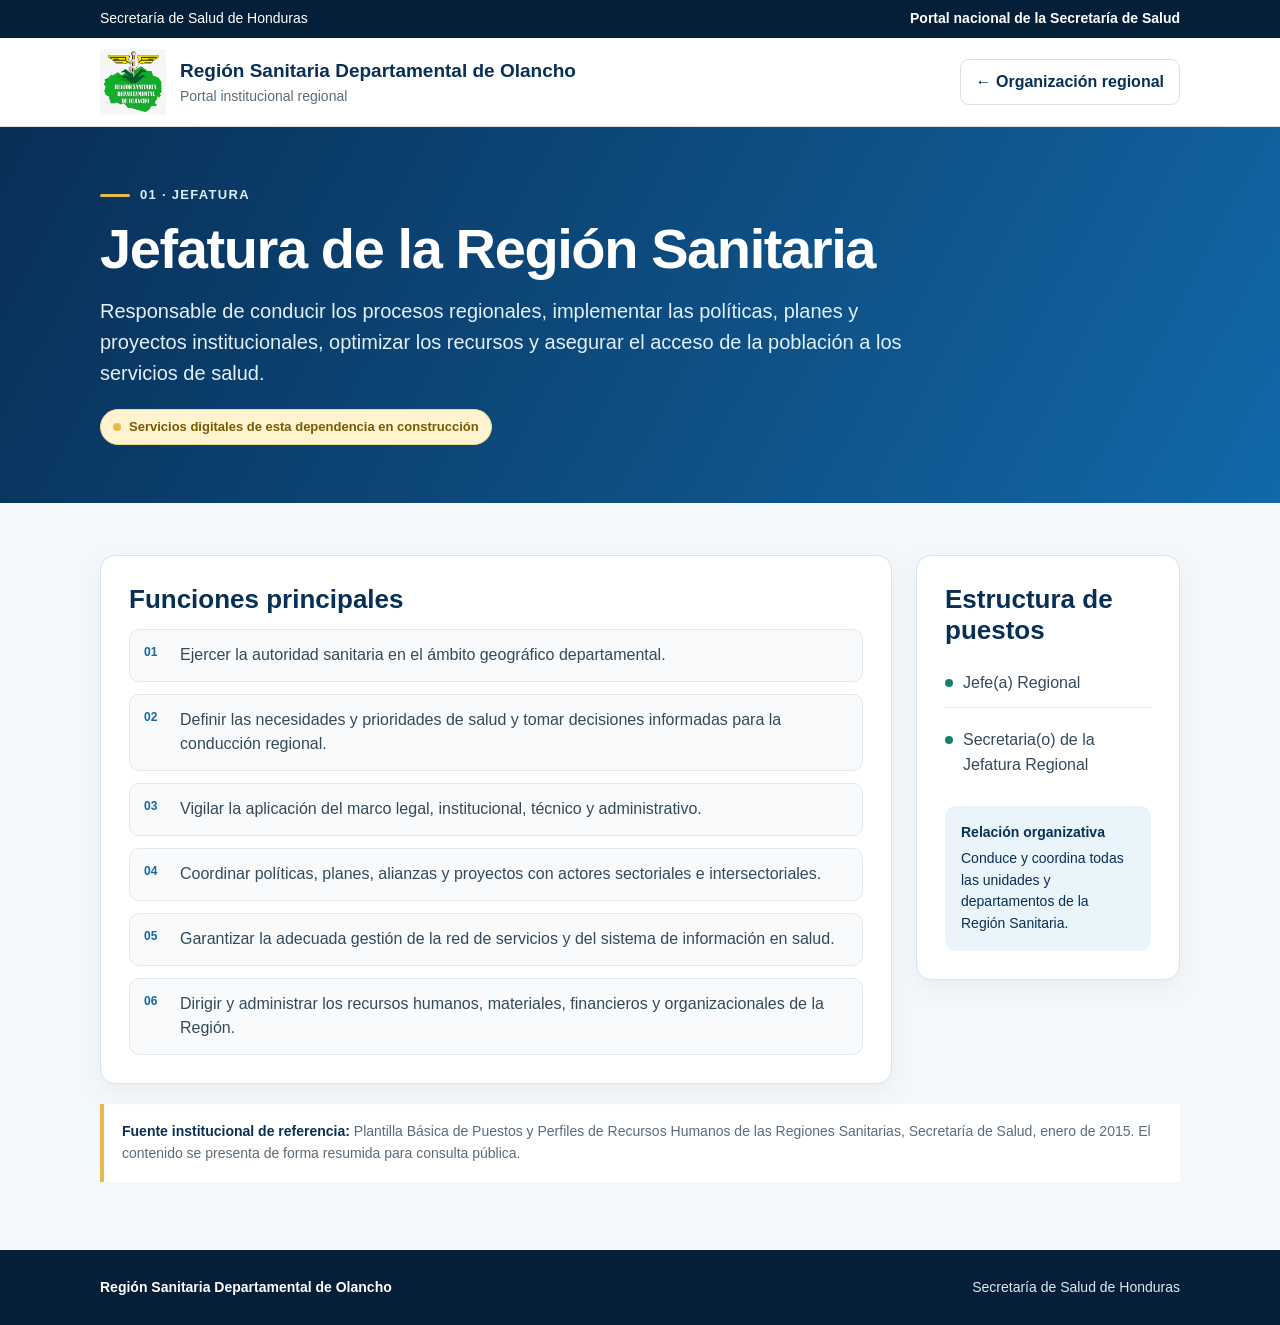
==== area.html @ 35f5ffaa "Agregar páginas institucionales de las dependencias regionales" ====
<!doctype html>
<html lang="es">
<head>
<meta charset="utf-8">
<meta name="viewport" content="width=device-width,initial-scale=1">
<meta name="theme-color" content="#082f56">
<meta name="description" content="Información institucional de las dependencias de la Región Sanitaria Departamental de Olancho.">
<title>Dependencia regional | Región Sanitaria de Olancho</title>
<style>
:root{--navy:#082f56;--blue:#1268a8;--sky:#eaf5fb;--pale:#f5f8fb;--text:#172b3a;--muted:#5b6c79;--white:#fff;--line:#d7e2eb;--gold:#e9b949;--green:#16816d}*{box-sizing:border-box}html{scroll-behavior:smooth}body{margin:0;font-family:Arial,Helvetica,sans-serif;color:var(--text);background:var(--pale);line-height:1.55}.wrap{width:min(1080px,calc(100% - 36px));margin:auto}a{color:inherit}.topbar{background:#061f39;color:#fff;font-size:14px}.topbar .wrap{min-height:38px;display:flex;align-items:center;justify-content:space-between;gap:16px}.topbar p{margin:0}.topbar a{text-decoration:none;font-weight:700}.masthead{background:#fff;border-bottom:1px solid var(--line)}.masthead .wrap{min-height:88px;display:flex;align-items:center;justify-content:space-between;gap:20px}.brand{display:flex;align-items:center;gap:14px;text-decoration:none;min-width:0}.brand img{width:66px;height:66px;object-fit:contain}.brand strong{display:block;color:var(--navy);font-size:19px;line-height:1.2}.brand span{display:block;color:var(--muted);font-size:14px;margin-top:3px}.back{display:inline-flex;align-items:center;gap:8px;color:var(--navy);font-weight:800;text-decoration:none;border:1px solid var(--line);border-radius:9px;padding:10px 15px}.hero{background:linear-gradient(118deg,#082f56,#1268a8);color:#fff;padding:58px 0}.eyebrow{display:flex;align-items:center;gap:10px;color:#d9effc;font-size:13px;font-weight:900;letter-spacing:.1em;text-transform:uppercase}.eyebrow:before{content:"";width:30px;height:3px;background:var(--gold);border-radius:4px}.hero h1{font-size:clamp(34px,5vw,56px);line-height:1.06;letter-spacing:-.025em;margin:14px 0 17px;max-width:900px}.hero p{max-width:850px;margin:0;color:#e3f0f8;font-size:20px}.content{padding:52px 0 68px}.layout{display:grid;grid-template-columns:minmax(0,1.5fr) minmax(260px,.5fr);gap:24px;align-items:start}.card{background:#fff;border:1px solid var(--line);border-radius:15px;padding:28px;box-shadow:0 8px 25px rgba(8,47,86,.06)}.card h2{color:var(--navy);font-size:26px;line-height:1.2;margin:0 0 14px}.function-list{margin:0;padding:0;list-style:none;display:grid;gap:12px;counter-reset:item}.function-list li{position:relative;padding:13px 14px 13px 50px;background:#f8fafc;border:1px solid #e1e9ef;border-radius:10px;color:#344a59}.function-list li:before{counter-increment:item;content:counter(item,decimal-leading-zero);position:absolute;left:14px;top:13px;color:var(--blue);font-size:12px;font-weight:900}.team-list{display:grid;gap:9px}.team-item{display:flex;align-items:flex-start;gap:10px;padding:11px 0;border-bottom:1px solid #e4ebf0;color:#344a59}.team-item:last-child{border-bottom:0}.team-item:before{content:"";width:8px;height:8px;background:var(--green);border-radius:50%;margin-top:8px;flex:0 0 auto}.relation{margin-top:18px;padding:16px;background:var(--sky);border-radius:10px;color:var(--navy);font-size:14px}.relation strong{display:block;margin-bottom:4px}.status{display:inline-flex;align-items:center;gap:8px;margin-top:20px;background:#fff4cf;color:#785b00;border:1px solid #efda8c;border-radius:999px;padding:7px 12px;font-size:13px;font-weight:800}.status:before{content:"";width:8px;height:8px;background:var(--gold);border-radius:50%}.source{margin-top:20px;padding:17px 18px;border-left:4px solid var(--gold);background:#fff;color:var(--muted);font-size:14px}.source strong{color:var(--navy)}footer{background:#061f39;color:#dce9f1;padding:27px 0}.footer-grid{display:flex;justify-content:space-between;gap:18px}footer p{margin:0;font-size:14px}footer strong{color:#fff}@media(max-width:800px){.layout{grid-template-columns:1fr}.masthead .wrap{min-height:78px}.back{display:none}}@media(max-width:620px){.wrap{width:min(100% - 24px,1080px)}.topbar .wrap{justify-content:center;text-align:center}.topbar a{display:none}.brand img{width:54px;height:54px}.brand strong{font-size:16px}.brand span{font-size:12px}.hero{padding:43px 0}.hero p{font-size:18px}.content{padding:36px 0 50px}.card{padding:22px}.footer-grid{display:block;text-align:center}.footer-grid p+p{margin-top:7px}}
</style>
</head>
<body>
<div class="topbar"><div class="wrap"><p>Secretaría de Salud de Honduras</p><a href="https://www.salud.gob.hn/">Portal nacional de la Secretaría de Salud</a></div></div>
<header class="masthead"><div class="wrap"><a class="brand" href="/portal.html"><img src="logo-region-olancho.png" alt="Logo de la Región Sanitaria de Olancho"><span><strong>Región Sanitaria Departamental de Olancho</strong><span>Portal institucional regional</span></span></a><a class="back" href="/portal.html#organizacion">← Organización regional</a></div></header>
<main>
<section class="hero"><div class="wrap"><div class="eyebrow" id="number">Dependencia regional</div><h1 id="title">Dependencia regional</h1><p id="objective">Información institucional de la dependencia.</p><div class="status">Servicios digitales de esta dependencia en construcción</div></div></section>
<section class="content"><div class="wrap"><div class="layout"><article class="card"><h2>Funciones principales</h2><ol class="function-list" id="functions"></ol></article><aside><article class="card"><h2>Estructura de puestos</h2><div class="team-list" id="positions"></div><div class="relation" id="relation"></div></article></aside></div><div class="source"><strong>Fuente institucional de referencia:</strong> Plantilla Básica de Puestos y Perfiles de Recursos Humanos de las Regiones Sanitarias, Secretaría de Salud, enero de 2015. El contenido se presenta de forma resumida para consulta pública.</div></div></section>
</main>
<footer><div class="wrap footer-grid"><p><strong>Región Sanitaria Departamental de Olancho</strong></p><p>Secretaría de Salud de Honduras</p></div></footer>
<script>
const areas={
"jefatura":{number:"01 · Jefatura",title:"Jefatura de la Región Sanitaria",objective:"Responsable de conducir los procesos regionales, implementar las políticas, planes y proyectos institucionales, optimizar los recursos y asegurar el acceso de la población a los servicios de salud.",functions:["Ejercer la autoridad sanitaria en el ámbito geográfico departamental.","Definir las necesidades y prioridades de salud y tomar decisiones informadas para la conducción regional.","Vigilar la aplicación del marco legal, institucional, técnico y administrativo.","Coordinar políticas, planes, alianzas y proyectos con actores sectoriales e intersectoriales.","Garantizar la adecuada gestión de la red de servicios y del sistema de información en salud.","Dirigir y administrar los recursos humanos, materiales, financieros y organizacionales de la Región."],positions:["Jefe(a) Regional","Secretaria(o) de la Jefatura Regional"],relation:"Conduce y coordina todas las unidades y departamentos de la Región Sanitaria."},
"planeamiento":{number:"02 · Unidad",title:"Unidad de Planeamiento",objective:"Garantiza la efectividad de la planificación, la monitoría y la evaluación de la gestión regional mediante planificación estratégica, gerencia de procesos y evaluación para el cumplimiento de las políticas de salud.",functions:["Coordinar la planificación y el desarrollo estratégico de la Región Sanitaria.","Impulsar procesos participativos de planeación sectorial e intersectorial.","Alinear e implementar políticas y planes prioritarios de la autoridad sanitaria.","Gestionar y negociar proyectos para ejecutar los planes institucionales.","Coordinar el sistema de información en salud, la monitoría y la evaluación para fortalecer la toma de decisiones.","Gestionar los recursos requeridos para el funcionamiento de la unidad y del sistema de información."],positions:["Jefe(a) de la Unidad","Secretaria(o)","Coordinación de Planificación","Técnico(a) de Planificación","Coordinación de Monitoría y Evaluación","Técnico(a) de Monitoría y Evaluación","Coordinación de Gestión de la Información","Técnico(a) Informático","Digitador(a)"],relation:"Reporta directamente a la Jefatura Regional y coordina con todas las instancias regionales y actores clave del sector."},
"servicios-legales":{number:"03 · Unidad",title:"Unidad de Servicios Legales",objective:"Garantiza la ejecución de las normas jurídicas en los procesos regionales mediante funciones de asesoría, consultoría y procuración con visión estratégica y sistémica.",functions:["Asesorar a las unidades regionales en materia legal, administrativa y laboral.","Orientar la interpretación de leyes, normas, políticas y otras disposiciones legales.","Asistir los procesos de reformas, compromisos y reestructuraciones en materia de salud.","Emitir dictámenes legales dentro de su competencia.","Representar por delegación a la Jefatura Regional ante instancias jurídicas.","Elaborar anteproyectos de contratos, convenios y otros instrumentos relacionados con la Región."],positions:["Jefe(a) de la Unidad de Servicios Legales","Secretaria(o) de la Unidad"],relation:"Reporta directamente a la Jefatura Regional y brinda asesoría a todas las instancias de la Región."},
"vigilancia-salud":{number:"04 · Unidad",title:"Unidad de Vigilancia de la Salud",objective:"Conduce los procesos de vigilancia, el seguimiento de acciones e intervenciones, las alertas y las investigaciones, asegurando el intercambio permanente de información con los actores del Sistema Nacional de Vigilancia de la Salud.",functions:["Implementar el Sistema de Vigilancia de la Salud y asegurar el cumplimiento de políticas, prioridades y metas.","Fortalecer la capacitación del personal y la red de laboratorios para la vigilancia.","Conducir estratégicamente el Sistema de Alerta-Respuesta y comunicar las alertas.","Coordinar el análisis de situación de salud, perfiles y proyecciones regionales.","Proveer información veraz y oportuna para la toma de decisiones.","Implementar acciones preventivas y de control ante brotes, epidemias, desastres y emergencias sanitarias."],positions:["Jefe(a) de la Unidad","Secretaria(o)","Coordinación de Vigilancia de Riesgos Sanitarios","Técnico(a) de Vigilancia de Riesgos Sanitarios","Coordinación de Análisis de la Información","Digitador(a)"],relation:"Reporta directamente a la Jefatura Regional y coordina con actores clave del sistema de vigilancia."},
"recursos-humanos":{number:"05 · Unidad",title:"Unidad de Gestión y Desarrollo de los Recursos Humanos",objective:"Planifica, controla y coordina la gestión y el desarrollo de los recursos humanos, aplica la política nacional y promueve un clima laboral adecuado para el funcionamiento regional.",functions:["Aplicar la política nacional y planificar la gestión de los recursos humanos.","Coordinar la capacitación y actualización del personal según las necesidades institucionales.","Asesorar a la Jefatura, departamentos y unidades en gestión del recurso humano.","Implementar los procesos de reclutamiento, selección e inducción.","Coordinar la evaluación del desempeño y mantener actualizados sus registros.","Gestionar trámites administrativos, salud ocupacional, reglamento interno y resolución de conflictos."],positions:["Jefe(a) de la Unidad","Secretaria(o)","Coordinación de Desarrollo del Talento Humano","Coordinación de Trámites"],relation:"Reporta directamente a la Jefatura Regional y coordina la gestión del personal con todas las dependencias."},
"comunicacion":{number:"06 · Unidad",title:"Unidad de Comunicación Social",objective:"Facilita la movilización y participación comunitaria, difunde las políticas, planes y proyectos regionales y apoya la promoción de la salud con enfoque de derechos y deberes ciudadanos.",functions:["Diseñar e implementar estrategias de incidencia, comunicación y participación social.","Desarrollar estrategias para lograr consensos en salud.","Divulgar el marco regulatorio, las políticas, los planes y las estrategias de salud.","Promover cambios saludables en los estilos de vida y condiciones del entorno.","Establecer y mejorar los canales internos y externos de comunicación.","Comunicar riesgos, emergencias y resultados del desempeño del sistema de salud."],positions:["Jefe(a) de la Unidad de Comunicación Social","Técnico(a) en Comunicación Social"],relation:"Coordina sus acciones con la Jefatura Regional, las dependencias institucionales y los actores sociales."},
"marco-normativo":{number:"07 · Departamento",title:"Departamento de Vigilancia del Marco Normativo",objective:"Conduce la fiscalización y el control de la aplicación del marco normativo sanitario y de atención a las personas, para proteger la salud de individuos, familias y comunidades.",functions:["Garantizar el cumplimiento de la normativa sanitaria y de atención a las personas.","Fiscalizar y controlar actividades que puedan afectar la salud de la población o el ambiente.","Coordinar los procesos de habilitación y licenciamiento de establecimientos.","Implementar el subsistema y el flujo de información de regulación.","Monitorear y evaluar los procesos de regulación y fiscalización sanitaria.","Gestionar registros, certificaciones, resoluciones, licencias y medidas ante incumplimientos."],positions:["Jefe(a) del Departamento","Secretaria(o)","Unidad de Verificación de la Normativa Sanitaria","Unidad de Verificación de la Normativa de Atención a las Personas","Unidad de Fomento Sanitario","Unidad de Atención al Cliente"],relation:"Reporta directamente a la Jefatura Regional y coordina con el nivel central y actores sujetos a regulación."},
"redes":{number:"08 · Departamento",title:"Departamento de Redes Integradas de Servicios de Salud",objective:"Conduce la articulación de las redes de servicios mediante seguimiento, coordinación, complementariedad y control, para asegurar el acceso de la población a servicios de salud con calidad.",functions:["Organizar la red departamental según niveles de atención y lineamientos del Modelo Nacional de Salud.","Vigilar la integralidad, continuidad y complementariedad de la atención.","Identificar y caracterizar la capacidad instalada de la red.","Coordinar objetivos, metas, indicadores y el plan operativo para la provisión de servicios.","Implementar mecanismos de control y verificar el cumplimiento de resultados.","Garantizar la referencia-respuesta y apoyar la provisión de recursos, insumos, medicamentos y mantenimiento."],positions:["Jefe(a) del Departamento","Secretaria(o)","Unidad de Apoyo a la Gestión","Unidad de Control de la Gestión","Unidad de Servicios de Laboratorio y Sangre","Unidad de Logística","Kardex e Informática","Bodega","Técnico(a) de Red de Frío"],relation:"Reporta directamente a la Jefatura Regional y coordina con prestadores, nivel central y actores externos."},
"administracion":{number:"09 · Departamento",title:"Departamento de Administración",objective:"Planifica, organiza, dirige, controla y evalúa la administración de bienes, adquisiciones, establecimientos y pagos para el cumplimiento efectivo de los procesos regionales.",functions:["Dirigir, supervisar y controlar las actividades administrativas de la Región.","Administrar los recursos de acuerdo con el plan operativo anual y el presupuesto.","Garantizar la ejecución financiera y la distribución adecuada de los recursos físicos.","Coordinar el presupuesto, las adquisiciones y el suministro de materiales y equipos.","Aplicar los procedimientos administrativos conforme al marco técnico y legal.","Gestionar el sistema de información financiera y suministrar información para la monitoría y evaluación del POA."],positions:["Jefe(a) del Departamento","Secretaria(o)","Unidad Financiera Contable","Auxiliar de Contabilidad","Unidad de Servicios Generales","Mantenimiento","Motorista","Aseo","Vigilancia","Conserjería","Unidad de Bienes Nacionales y Adquisiciones","Auxiliar de Adquisiciones"],relation:"Reporta directamente a la Jefatura Regional y coordina con todas las instancias y con el nivel central."}
};
const key=new URLSearchParams(location.search).get("seccion");
const area=areas[key]||areas.jefatura;
document.getElementById("number").textContent=area.number;
document.getElementById("title").textContent=area.title;
document.getElementById("objective").textContent=area.objective;
document.getElementById("relation").innerHTML="<strong>Relación organizativa</strong>"+area.relation;
for(const item of area.functions){const li=document.createElement("li");li.textContent=item;document.getElementById("functions").appendChild(li)}
for(const item of area.positions){const div=document.createElement("div");div.className="team-item";div.textContent=item;document.getElementById("positions").appendChild(div)}
document.title=area.title+" | Región Sanitaria de Olancho";
</script>
</body>
</html>
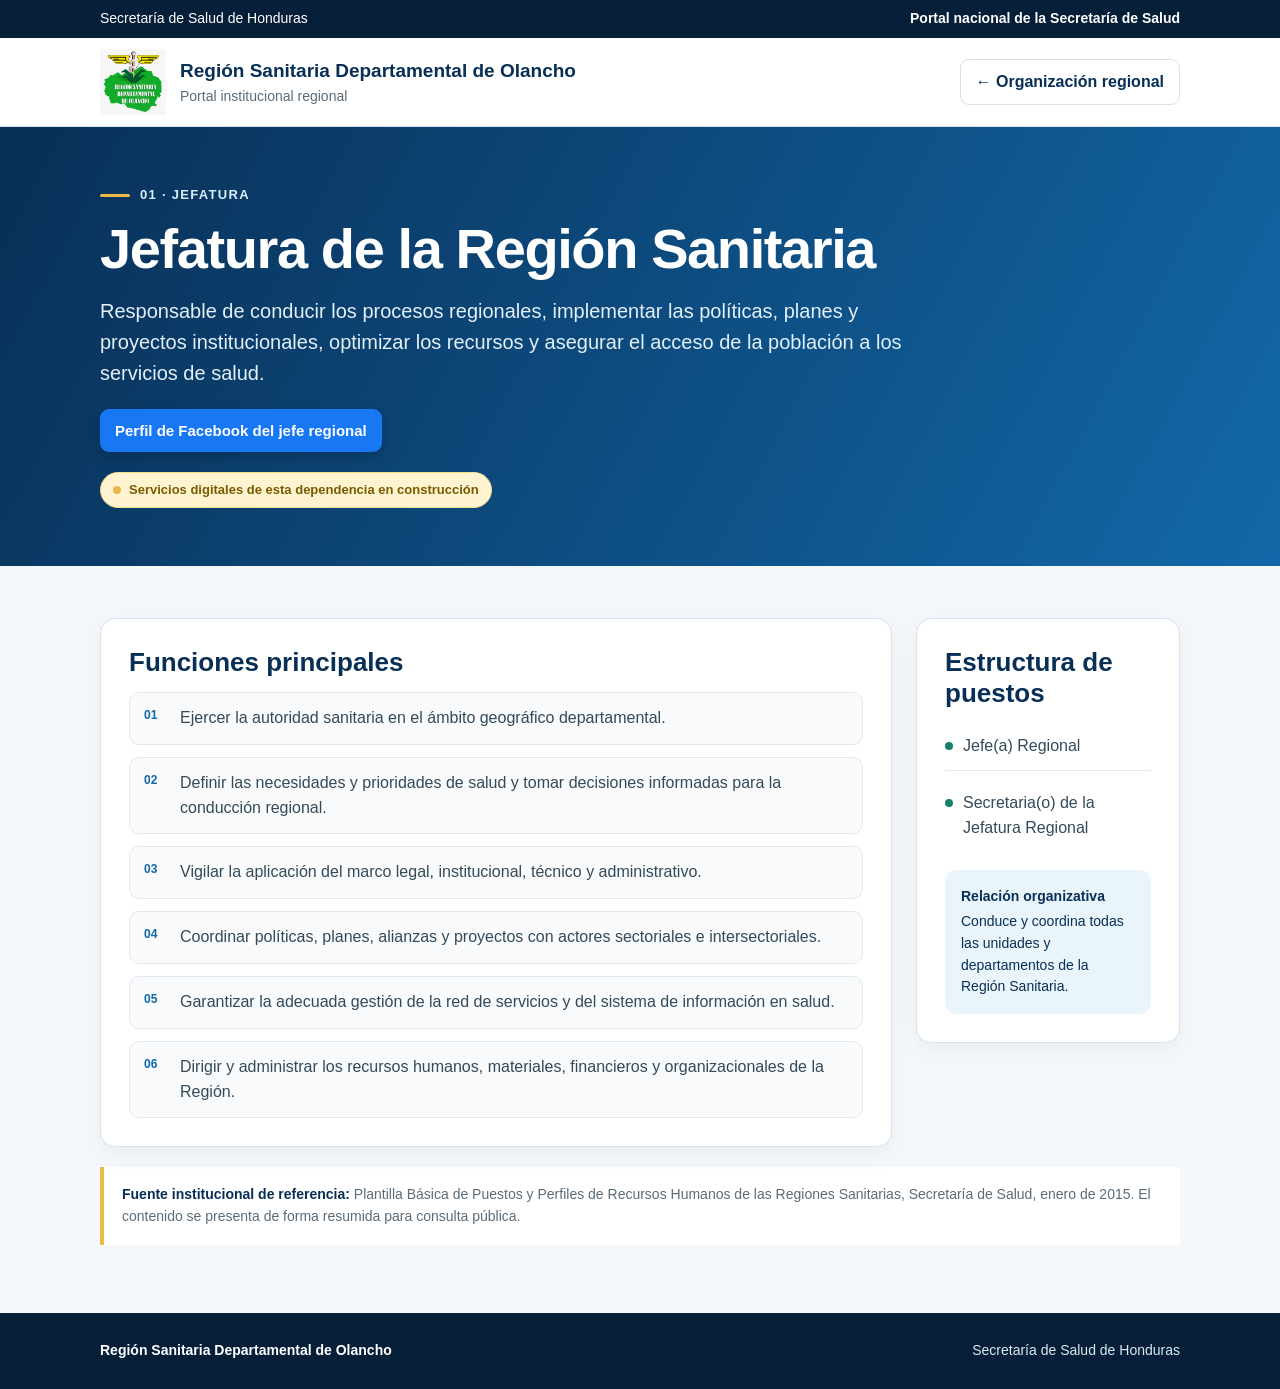
==== commit ee4cad5c: "Añadir perfil de Facebook del jefe regional" ====
--- a/area.html
+++ b/area.html
@@ -8,13 +8,14 @@
 <title>Dependencia regional | Región Sanitaria de Olancho</title>
 <style>
 :root{--navy:#082f56;--blue:#1268a8;--sky:#eaf5fb;--pale:#f5f8fb;--text:#172b3a;--muted:#5b6c79;--white:#fff;--line:#d7e2eb;--gold:#e9b949;--green:#16816d}*{box-sizing:border-box}html{scroll-behavior:smooth}body{margin:0;font-family:Arial,Helvetica,sans-serif;color:var(--text);background:var(--pale);line-height:1.55}.wrap{width:min(1080px,calc(100% - 36px));margin:auto}a{color:inherit}.topbar{background:#061f39;color:#fff;font-size:14px}.topbar .wrap{min-height:38px;display:flex;align-items:center;justify-content:space-between;gap:16px}.topbar p{margin:0}.topbar a{text-decoration:none;font-weight:700}.masthead{background:#fff;border-bottom:1px solid var(--line)}.masthead .wrap{min-height:88px;display:flex;align-items:center;justify-content:space-between;gap:20px}.brand{display:flex;align-items:center;gap:14px;text-decoration:none;min-width:0}.brand img{width:66px;height:66px;object-fit:contain}.brand strong{display:block;color:var(--navy);font-size:19px;line-height:1.2}.brand span{display:block;color:var(--muted);font-size:14px;margin-top:3px}.back{display:inline-flex;align-items:center;gap:8px;color:var(--navy);font-weight:800;text-decoration:none;border:1px solid var(--line);border-radius:9px;padding:10px 15px}.hero{background:linear-gradient(118deg,#082f56,#1268a8);color:#fff;padding:58px 0}.eyebrow{display:flex;align-items:center;gap:10px;color:#d9effc;font-size:13px;font-weight:900;letter-spacing:.1em;text-transform:uppercase}.eyebrow:before{content:"";width:30px;height:3px;background:var(--gold);border-radius:4px}.hero h1{font-size:clamp(34px,5vw,56px);line-height:1.06;letter-spacing:-.025em;margin:14px 0 17px;max-width:900px}.hero p{max-width:850px;margin:0;color:#e3f0f8;font-size:20px}.content{padding:52px 0 68px}.layout{display:grid;grid-template-columns:minmax(0,1.5fr) minmax(260px,.5fr);gap:24px;align-items:start}.card{background:#fff;border:1px solid var(--line);border-radius:15px;padding:28px;box-shadow:0 8px 25px rgba(8,47,86,.06)}.card h2{color:var(--navy);font-size:26px;line-height:1.2;margin:0 0 14px}.function-list{margin:0;padding:0;list-style:none;display:grid;gap:12px;counter-reset:item}.function-list li{position:relative;padding:13px 14px 13px 50px;background:#f8fafc;border:1px solid #e1e9ef;border-radius:10px;color:#344a59}.function-list li:before{counter-increment:item;content:counter(item,decimal-leading-zero);position:absolute;left:14px;top:13px;color:var(--blue);font-size:12px;font-weight:900}.team-list{display:grid;gap:9px}.team-item{display:flex;align-items:flex-start;gap:10px;padding:11px 0;border-bottom:1px solid #e4ebf0;color:#344a59}.team-item:last-child{border-bottom:0}.team-item:before{content:"";width:8px;height:8px;background:var(--green);border-radius:50%;margin-top:8px;flex:0 0 auto}.relation{margin-top:18px;padding:16px;background:var(--sky);border-radius:10px;color:var(--navy);font-size:14px}.relation strong{display:block;margin-bottom:4px}.status{display:inline-flex;align-items:center;gap:8px;margin-top:20px;background:#fff4cf;color:#785b00;border:1px solid #efda8c;border-radius:999px;padding:7px 12px;font-size:13px;font-weight:800}.status:before{content:"";width:8px;height:8px;background:var(--gold);border-radius:50%}.source{margin-top:20px;padding:17px 18px;border-left:4px solid var(--gold);background:#fff;color:var(--muted);font-size:14px}.source strong{color:var(--navy)}footer{background:#061f39;color:#dce9f1;padding:27px 0}.footer-grid{display:flex;justify-content:space-between;gap:18px}footer p{margin:0;font-size:14px}footer strong{color:#fff}@media(max-width:800px){.layout{grid-template-columns:1fr}.masthead .wrap{min-height:78px}.back{display:none}}@media(max-width:620px){.wrap{width:min(100% - 24px,1080px)}.topbar .wrap{justify-content:center;text-align:center}.topbar a{display:none}.brand img{width:54px;height:54px}.brand strong{font-size:16px}.brand span{font-size:12px}.hero{padding:43px 0}.hero p{font-size:18px}.content{padding:36px 0 50px}.card{padding:22px}.footer-grid{display:block;text-align:center}.footer-grid p+p{margin-top:7px}}
+.social-link{display:inline-flex;align-items:center;margin-top:20px;background:#1877f2;color:#fff;text-decoration:none;border-radius:9px;padding:10px 15px;font-size:15px;font-weight:800;box-shadow:0 5px 14px rgba(0,0,0,.18)}.social-link:hover,.social-link:focus-visible{background:#0f63d4}.social-link:focus-visible{outline:3px solid #fff;outline-offset:3px}
 </style>
 </head>
 <body>
 <div class="topbar"><div class="wrap"><p>Secretaría de Salud de Honduras</p><a href="https://www.salud.gob.hn/">Portal nacional de la Secretaría de Salud</a></div></div>
 <header class="masthead"><div class="wrap"><a class="brand" href="/portal.html"><img src="logo-region-olancho.png" alt="Logo de la Región Sanitaria de Olancho"><span><strong>Región Sanitaria Departamental de Olancho</strong><span>Portal institucional regional</span></span></a><a class="back" href="/portal.html#organizacion">← Organización regional</a></div></header>
 <main>
-<section class="hero"><div class="wrap"><div class="eyebrow" id="number">Dependencia regional</div><h1 id="title">Dependencia regional</h1><p id="objective">Información institucional de la dependencia.</p><div class="status">Servicios digitales de esta dependencia en construcción</div></div></section>
+<section class="hero"><div class="wrap"><div class="eyebrow" id="number">Dependencia regional</div><h1 id="title">Dependencia regional</h1><p id="objective">Información institucional de la dependencia.</p><div id="socialLinks"></div><div class="status">Servicios digitales de esta dependencia en construcción</div></div></section>
 <section class="content"><div class="wrap"><div class="layout"><article class="card"><h2>Funciones principales</h2><ol class="function-list" id="functions"></ol></article><aside><article class="card"><h2>Estructura de puestos</h2><div class="team-list" id="positions"></div><div class="relation" id="relation"></div></article></aside></div><div class="source"><strong>Fuente institucional de referencia:</strong> Plantilla Básica de Puestos y Perfiles de Recursos Humanos de las Regiones Sanitarias, Secretaría de Salud, enero de 2015. El contenido se presenta de forma resumida para consulta pública.</div></div></section>
 </main>
 <footer><div class="wrap footer-grid"><p><strong>Región Sanitaria Departamental de Olancho</strong></p><p>Secretaría de Salud de Honduras</p></div></footer>
@@ -30,12 +31,14 @@
 "redes":{number:"08 · Departamento",title:"Departamento de Redes Integradas de Servicios de Salud",objective:"Conduce la articulación de las redes de servicios mediante seguimiento, coordinación, complementariedad y control, para asegurar el acceso de la población a servicios de salud con calidad.",functions:["Organizar la red departamental según niveles de atención y lineamientos del Modelo Nacional de Salud.","Vigilar la integralidad, continuidad y complementariedad de la atención.","Identificar y caracterizar la capacidad instalada de la red.","Coordinar objetivos, metas, indicadores y el plan operativo para la provisión de servicios.","Implementar mecanismos de control y verificar el cumplimiento de resultados.","Garantizar la referencia-respuesta y apoyar la provisión de recursos, insumos, medicamentos y mantenimiento."],positions:["Jefe(a) del Departamento","Secretaria(o)","Unidad de Apoyo a la Gestión","Unidad de Control de la Gestión","Unidad de Servicios de Laboratorio y Sangre","Unidad de Logística","Kardex e Informática","Bodega","Técnico(a) de Red de Frío"],relation:"Reporta directamente a la Jefatura Regional y coordina con prestadores, nivel central y actores externos."},
 "administracion":{number:"09 · Departamento",title:"Departamento de Administración",objective:"Planifica, organiza, dirige, controla y evalúa la administración de bienes, adquisiciones, establecimientos y pagos para el cumplimiento efectivo de los procesos regionales.",functions:["Dirigir, supervisar y controlar las actividades administrativas de la Región.","Administrar los recursos de acuerdo con el plan operativo anual y el presupuesto.","Garantizar la ejecución financiera y la distribución adecuada de los recursos físicos.","Coordinar el presupuesto, las adquisiciones y el suministro de materiales y equipos.","Aplicar los procedimientos administrativos conforme al marco técnico y legal.","Gestionar el sistema de información financiera y suministrar información para la monitoría y evaluación del POA."],positions:["Jefe(a) del Departamento","Secretaria(o)","Unidad Financiera Contable","Auxiliar de Contabilidad","Unidad de Servicios Generales","Mantenimiento","Motorista","Aseo","Vigilancia","Conserjería","Unidad de Bienes Nacionales y Adquisiciones","Auxiliar de Adquisiciones"],relation:"Reporta directamente a la Jefatura Regional y coordina con todas las instancias y con el nivel central."}
 };
+areas.jefatura.facebook="https://www.facebook.com/share/1EjdeZ6bMc/";
 const key=new URLSearchParams(location.search).get("seccion");
 const area=areas[key]||areas.jefatura;
 document.getElementById("number").textContent=area.number;
 document.getElementById("title").textContent=area.title;
 document.getElementById("objective").textContent=area.objective;
 document.getElementById("relation").innerHTML="<strong>Relación organizativa</strong>"+area.relation;
+if(area.facebook){const link=document.createElement("a");link.className="social-link";link.href=area.facebook;link.target="_blank";link.rel="noopener noreferrer";link.textContent="Perfil de Facebook del jefe regional";document.getElementById("socialLinks").appendChild(link);}
 for(const item of area.functions){const li=document.createElement("li");li.textContent=item;document.getElementById("functions").appendChild(li)}
 for(const item of area.positions){const div=document.createElement("div");div.className="team-item";div.textContent=item;document.getElementById("positions").appendChild(div)}
 document.title=area.title+" | Región Sanitaria de Olancho";
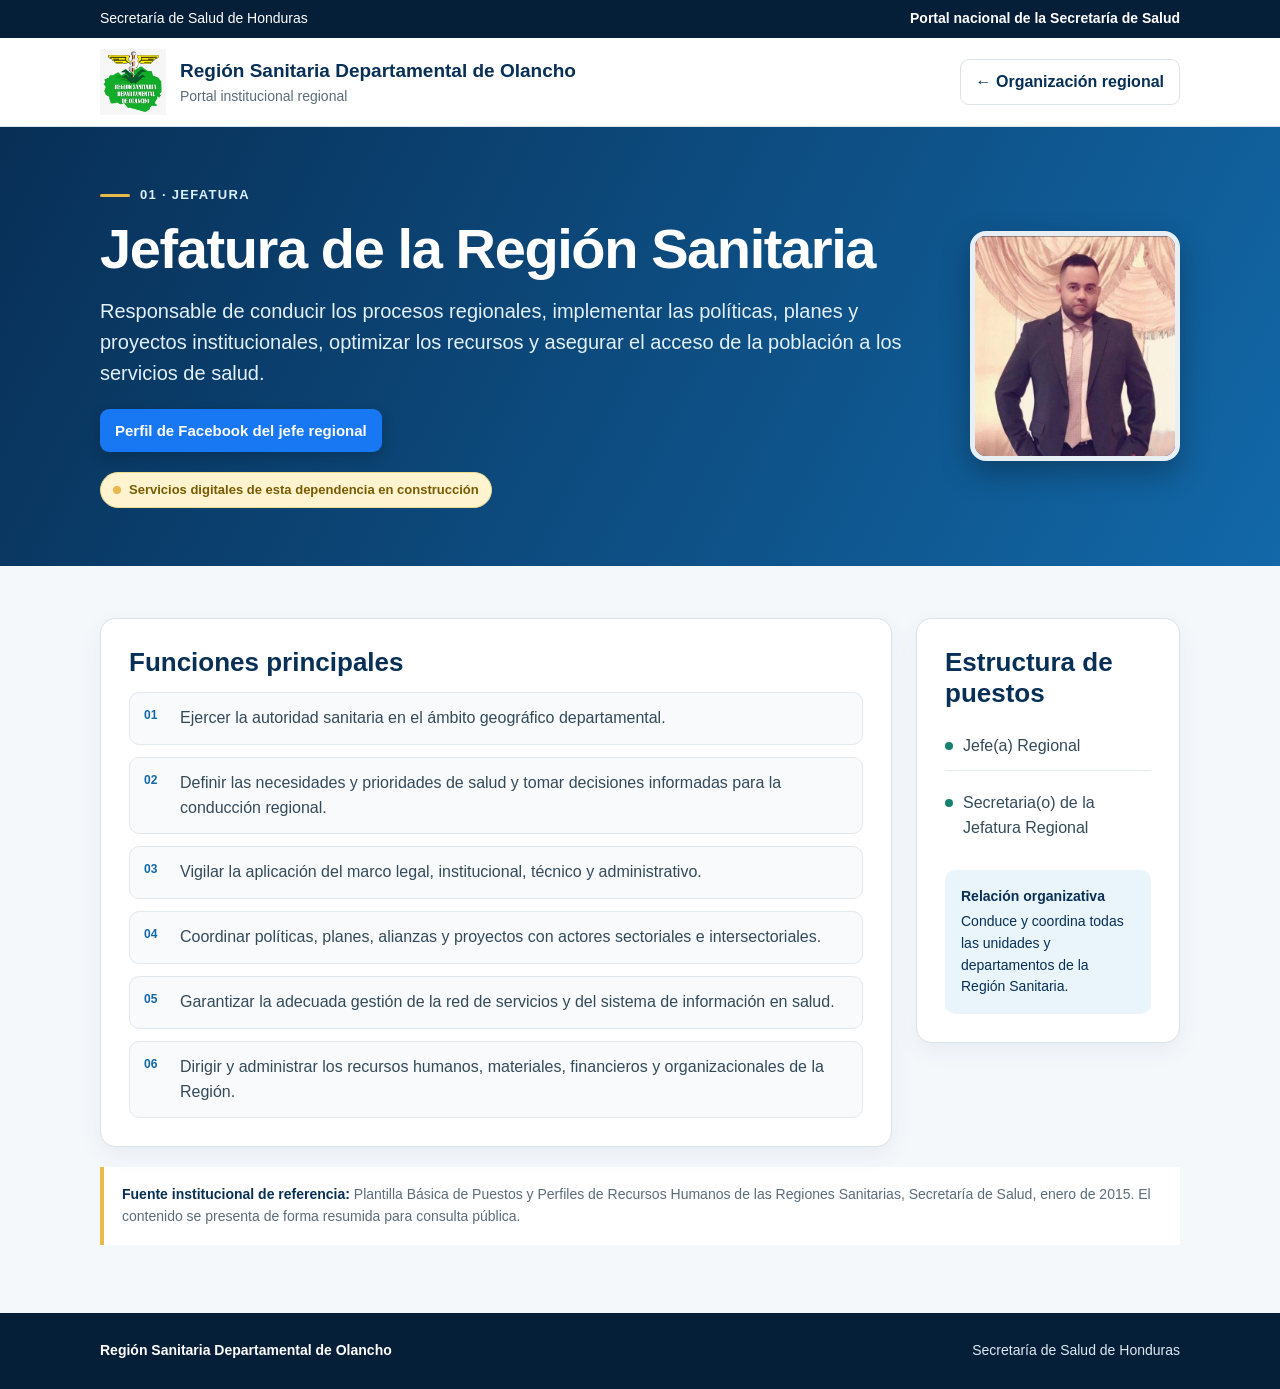
==== commit 9f9dd85b: "Mostrar foto en Jefatura Regional" ====
--- a/area.html
+++ b/area.html
@@ -8,14 +8,14 @@
 <title>Dependencia regional | Región Sanitaria de Olancho</title>
 <style>
 :root{--navy:#082f56;--blue:#1268a8;--sky:#eaf5fb;--pale:#f5f8fb;--text:#172b3a;--muted:#5b6c79;--white:#fff;--line:#d7e2eb;--gold:#e9b949;--green:#16816d}*{box-sizing:border-box}html{scroll-behavior:smooth}body{margin:0;font-family:Arial,Helvetica,sans-serif;color:var(--text);background:var(--pale);line-height:1.55}.wrap{width:min(1080px,calc(100% - 36px));margin:auto}a{color:inherit}.topbar{background:#061f39;color:#fff;font-size:14px}.topbar .wrap{min-height:38px;display:flex;align-items:center;justify-content:space-between;gap:16px}.topbar p{margin:0}.topbar a{text-decoration:none;font-weight:700}.masthead{background:#fff;border-bottom:1px solid var(--line)}.masthead .wrap{min-height:88px;display:flex;align-items:center;justify-content:space-between;gap:20px}.brand{display:flex;align-items:center;gap:14px;text-decoration:none;min-width:0}.brand img{width:66px;height:66px;object-fit:contain}.brand strong{display:block;color:var(--navy);font-size:19px;line-height:1.2}.brand span{display:block;color:var(--muted);font-size:14px;margin-top:3px}.back{display:inline-flex;align-items:center;gap:8px;color:var(--navy);font-weight:800;text-decoration:none;border:1px solid var(--line);border-radius:9px;padding:10px 15px}.hero{background:linear-gradient(118deg,#082f56,#1268a8);color:#fff;padding:58px 0}.eyebrow{display:flex;align-items:center;gap:10px;color:#d9effc;font-size:13px;font-weight:900;letter-spacing:.1em;text-transform:uppercase}.eyebrow:before{content:"";width:30px;height:3px;background:var(--gold);border-radius:4px}.hero h1{font-size:clamp(34px,5vw,56px);line-height:1.06;letter-spacing:-.025em;margin:14px 0 17px;max-width:900px}.hero p{max-width:850px;margin:0;color:#e3f0f8;font-size:20px}.content{padding:52px 0 68px}.layout{display:grid;grid-template-columns:minmax(0,1.5fr) minmax(260px,.5fr);gap:24px;align-items:start}.card{background:#fff;border:1px solid var(--line);border-radius:15px;padding:28px;box-shadow:0 8px 25px rgba(8,47,86,.06)}.card h2{color:var(--navy);font-size:26px;line-height:1.2;margin:0 0 14px}.function-list{margin:0;padding:0;list-style:none;display:grid;gap:12px;counter-reset:item}.function-list li{position:relative;padding:13px 14px 13px 50px;background:#f8fafc;border:1px solid #e1e9ef;border-radius:10px;color:#344a59}.function-list li:before{counter-increment:item;content:counter(item,decimal-leading-zero);position:absolute;left:14px;top:13px;color:var(--blue);font-size:12px;font-weight:900}.team-list{display:grid;gap:9px}.team-item{display:flex;align-items:flex-start;gap:10px;padding:11px 0;border-bottom:1px solid #e4ebf0;color:#344a59}.team-item:last-child{border-bottom:0}.team-item:before{content:"";width:8px;height:8px;background:var(--green);border-radius:50%;margin-top:8px;flex:0 0 auto}.relation{margin-top:18px;padding:16px;background:var(--sky);border-radius:10px;color:var(--navy);font-size:14px}.relation strong{display:block;margin-bottom:4px}.status{display:inline-flex;align-items:center;gap:8px;margin-top:20px;background:#fff4cf;color:#785b00;border:1px solid #efda8c;border-radius:999px;padding:7px 12px;font-size:13px;font-weight:800}.status:before{content:"";width:8px;height:8px;background:var(--gold);border-radius:50%}.source{margin-top:20px;padding:17px 18px;border-left:4px solid var(--gold);background:#fff;color:var(--muted);font-size:14px}.source strong{color:var(--navy)}footer{background:#061f39;color:#dce9f1;padding:27px 0}.footer-grid{display:flex;justify-content:space-between;gap:18px}footer p{margin:0;font-size:14px}footer strong{color:#fff}@media(max-width:800px){.layout{grid-template-columns:1fr}.masthead .wrap{min-height:78px}.back{display:none}}@media(max-width:620px){.wrap{width:min(100% - 24px,1080px)}.topbar .wrap{justify-content:center;text-align:center}.topbar a{display:none}.brand img{width:54px;height:54px}.brand strong{font-size:16px}.brand span{font-size:12px}.hero{padding:43px 0}.hero p{font-size:18px}.content{padding:36px 0 50px}.card{padding:22px}.footer-grid{display:block;text-align:center}.footer-grid p+p{margin-top:7px}}
-.social-link{display:inline-flex;align-items:center;margin-top:20px;background:#1877f2;color:#fff;text-decoration:none;border-radius:9px;padding:10px 15px;font-size:15px;font-weight:800;box-shadow:0 5px 14px rgba(0,0,0,.18)}.social-link:hover,.social-link:focus-visible{background:#0f63d4}.social-link:focus-visible{outline:3px solid #fff;outline-offset:3px}
+.social-link{display:inline-flex;align-items:center;margin-top:20px;background:#1877f2;color:#fff;text-decoration:none;border-radius:9px;padding:10px 15px;font-size:15px;font-weight:800;box-shadow:0 5px 14px rgba(0,0,0,.18)}.social-link:hover,.social-link:focus-visible{background:#0f63d4}.social-link:focus-visible{outline:3px solid #fff;outline-offset:3px}.hero-grid{display:grid;grid-template-columns:minmax(0,1fr) 210px;gap:38px;align-items:center}.profile-photo{display:block;width:210px;height:230px;object-fit:cover;object-position:center top;border:5px solid rgba(255,255,255,.9);border-radius:16px;box-shadow:0 12px 30px rgba(0,0,0,.28)}@media(max-width:700px){.hero-grid{grid-template-columns:1fr;gap:24px}.profile-photo{width:160px;height:176px}}
 </style>
 </head>
 <body>
 <div class="topbar"><div class="wrap"><p>Secretaría de Salud de Honduras</p><a href="https://www.salud.gob.hn/">Portal nacional de la Secretaría de Salud</a></div></div>
 <header class="masthead"><div class="wrap"><a class="brand" href="/portal.html"><img src="logo-region-olancho.png" alt="Logo de la Región Sanitaria de Olancho"><span><strong>Región Sanitaria Departamental de Olancho</strong><span>Portal institucional regional</span></span></a><a class="back" href="/portal.html#organizacion">← Organización regional</a></div></header>
 <main>
-<section class="hero"><div class="wrap"><div class="eyebrow" id="number">Dependencia regional</div><h1 id="title">Dependencia regional</h1><p id="objective">Información institucional de la dependencia.</p><div id="socialLinks"></div><div class="status">Servicios digitales de esta dependencia en construcción</div></div></section>
+<section class="hero"><div class="wrap hero-grid"><div><div class="eyebrow" id="number">Dependencia regional</div><h1 id="title">Dependencia regional</h1><p id="objective">Información institucional de la dependencia.</p><div id="socialLinks"></div><div class="status">Servicios digitales de esta dependencia en construcción</div></div><div id="profilePhoto"></div></div></section>
 <section class="content"><div class="wrap"><div class="layout"><article class="card"><h2>Funciones principales</h2><ol class="function-list" id="functions"></ol></article><aside><article class="card"><h2>Estructura de puestos</h2><div class="team-list" id="positions"></div><div class="relation" id="relation"></div></article></aside></div><div class="source"><strong>Fuente institucional de referencia:</strong> Plantilla Básica de Puestos y Perfiles de Recursos Humanos de las Regiones Sanitarias, Secretaría de Salud, enero de 2015. El contenido se presenta de forma resumida para consulta pública.</div></div></section>
 </main>
 <footer><div class="wrap footer-grid"><p><strong>Región Sanitaria Departamental de Olancho</strong></p><p>Secretaría de Salud de Honduras</p></div></footer>
@@ -32,13 +32,19 @@
 "administracion":{number:"09 · Departamento",title:"Departamento de Administración",objective:"Planifica, organiza, dirige, controla y evalúa la administración de bienes, adquisiciones, establecimientos y pagos para el cumplimiento efectivo de los procesos regionales.",functions:["Dirigir, supervisar y controlar las actividades administrativas de la Región.","Administrar los recursos de acuerdo con el plan operativo anual y el presupuesto.","Garantizar la ejecución financiera y la distribución adecuada de los recursos físicos.","Coordinar el presupuesto, las adquisiciones y el suministro de materiales y equipos.","Aplicar los procedimientos administrativos conforme al marco técnico y legal.","Gestionar el sistema de información financiera y suministrar información para la monitoría y evaluación del POA."],positions:["Jefe(a) del Departamento","Secretaria(o)","Unidad Financiera Contable","Auxiliar de Contabilidad","Unidad de Servicios Generales","Mantenimiento","Motorista","Aseo","Vigilancia","Conserjería","Unidad de Bienes Nacionales y Adquisiciones","Auxiliar de Adquisiciones"],relation:"Reporta directamente a la Jefatura Regional y coordina con todas las instancias y con el nivel central."}
 };
 areas.jefatura.facebook="https://www.facebook.com/share/1EjdeZ6bMc/";
+areas.jefatura.facebookLabel="Perfil de Facebook del jefe regional";
+areas.jefatura.photo="/jefe-regional.svg";
+areas.jefatura.photoAlt="Jefe de la Región Sanitaria Departamental de Olancho";
+areas.redes.facebook="https://www.facebook.com/share/1HsQMAJMGB/";
+areas.redes.facebookLabel="Perfil de Facebook del jefe de Redes";
 const key=new URLSearchParams(location.search).get("seccion");
 const area=areas[key]||areas.jefatura;
 document.getElementById("number").textContent=area.number;
 document.getElementById("title").textContent=area.title;
 document.getElementById("objective").textContent=area.objective;
 document.getElementById("relation").innerHTML="<strong>Relación organizativa</strong>"+area.relation;
-if(area.facebook){const link=document.createElement("a");link.className="social-link";link.href=area.facebook;link.target="_blank";link.rel="noopener noreferrer";link.textContent="Perfil de Facebook del jefe regional";document.getElementById("socialLinks").appendChild(link);}
+if(area.facebook){const link=document.createElement("a");link.className="social-link";link.href=area.facebook;link.target="_blank";link.rel="noopener noreferrer";link.textContent=area.facebookLabel;document.getElementById("socialLinks").appendChild(link);}
+if(area.photo){const photo=document.createElement("img");photo.className="profile-photo";photo.src=area.photo;photo.alt=area.photoAlt;document.getElementById("profilePhoto").appendChild(photo);}
 for(const item of area.functions){const li=document.createElement("li");li.textContent=item;document.getElementById("functions").appendChild(li)}
 for(const item of area.positions){const div=document.createElement("div");div.className="team-item";div.textContent=item;document.getElementById("positions").appendChild(div)}
 document.title=area.title+" | Región Sanitaria de Olancho";
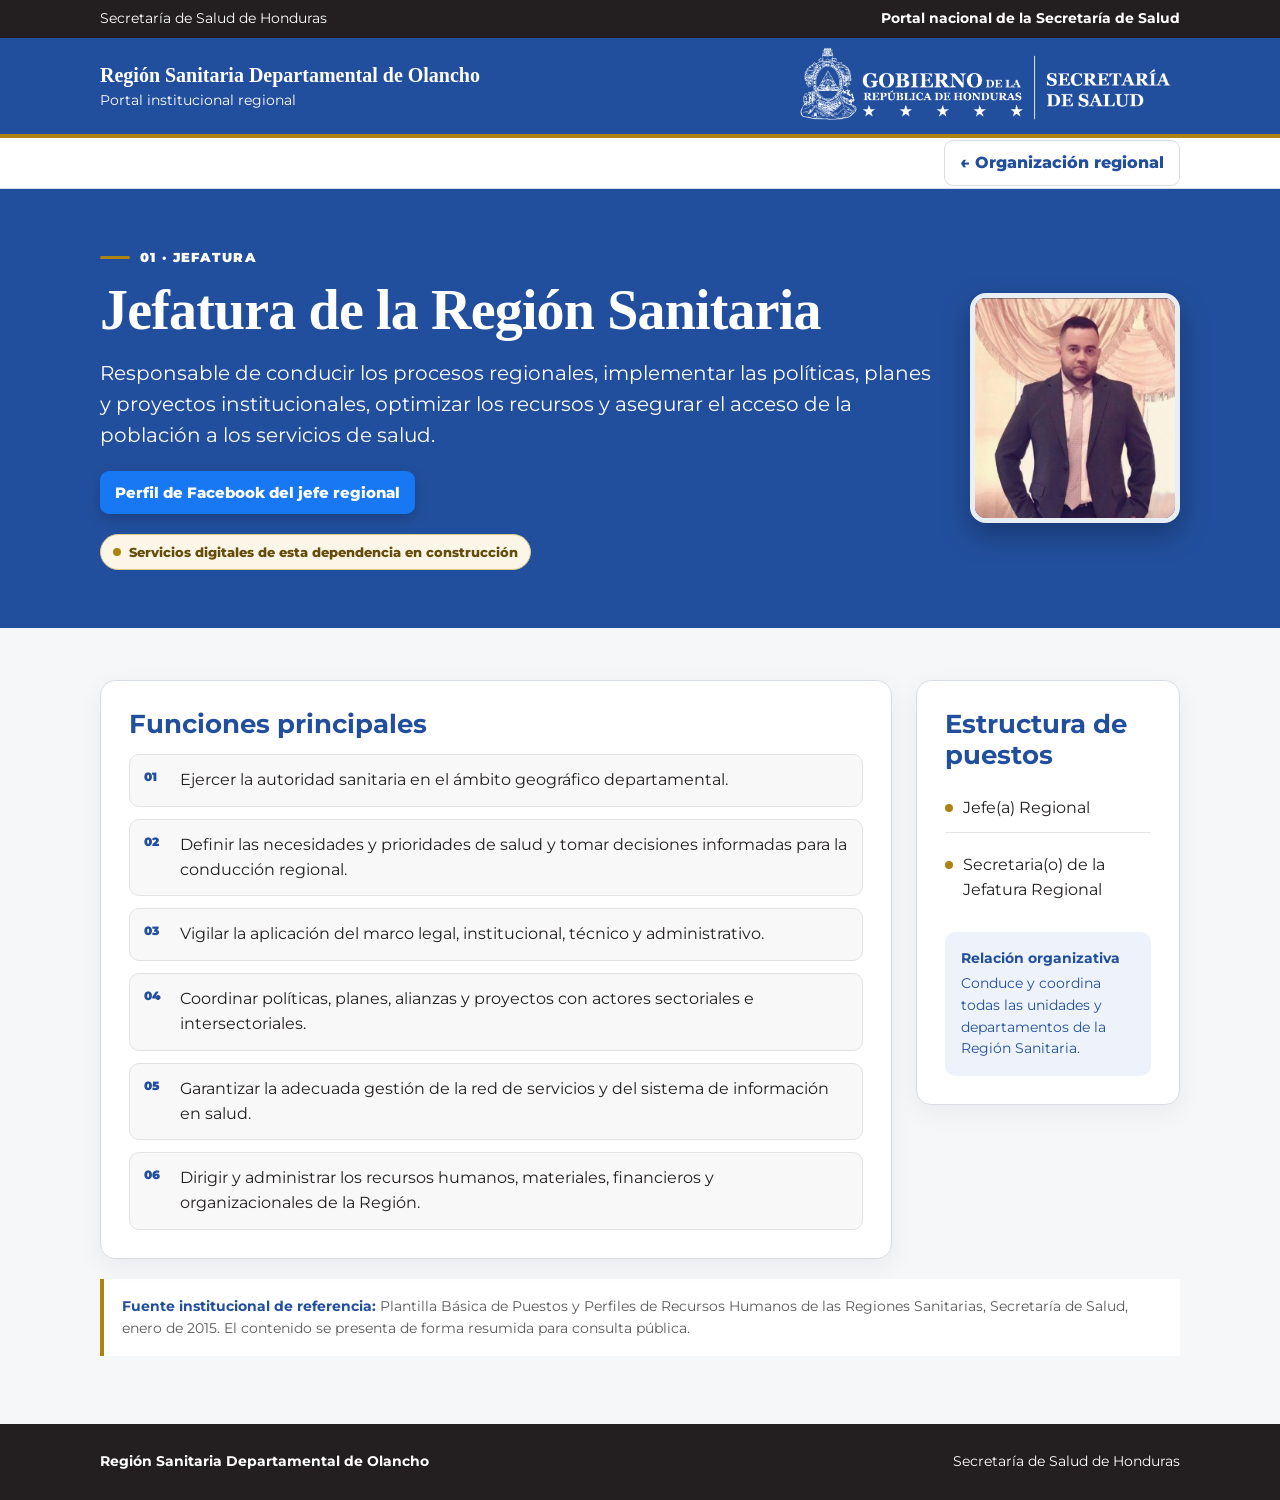
==== commit 5f013231: "Aplicar linea grafica institucional de SESAL" ====
--- a/area.html
+++ b/area.html
@@ -3,17 +3,22 @@
 <head>
 <meta charset="utf-8">
 <meta name="viewport" content="width=device-width,initial-scale=1">
-<meta name="theme-color" content="#082f56">
+<meta name="theme-color" content="#224f9d">
 <meta name="description" content="Información institucional de las dependencias de la Región Sanitaria Departamental de Olancho.">
 <title>Dependencia regional | Región Sanitaria de Olancho</title>
+<link rel="preconnect" href="https://fonts.googleapis.com">
+<link rel="preconnect" href="https://fonts.gstatic.com" crossorigin>
+<link href="https://fonts.googleapis.com/css2?family=Montserrat:wght@500;700;800;900&display=swap" rel="stylesheet">
 <style>
-:root{--navy:#082f56;--blue:#1268a8;--sky:#eaf5fb;--pale:#f5f8fb;--text:#172b3a;--muted:#5b6c79;--white:#fff;--line:#d7e2eb;--gold:#e9b949;--green:#16816d}*{box-sizing:border-box}html{scroll-behavior:smooth}body{margin:0;font-family:Arial,Helvetica,sans-serif;color:var(--text);background:var(--pale);line-height:1.55}.wrap{width:min(1080px,calc(100% - 36px));margin:auto}a{color:inherit}.topbar{background:#061f39;color:#fff;font-size:14px}.topbar .wrap{min-height:38px;display:flex;align-items:center;justify-content:space-between;gap:16px}.topbar p{margin:0}.topbar a{text-decoration:none;font-weight:700}.masthead{background:#fff;border-bottom:1px solid var(--line)}.masthead .wrap{min-height:88px;display:flex;align-items:center;justify-content:space-between;gap:20px}.brand{display:flex;align-items:center;gap:14px;text-decoration:none;min-width:0}.brand img{width:66px;height:66px;object-fit:contain}.brand strong{display:block;color:var(--navy);font-size:19px;line-height:1.2}.brand span{display:block;color:var(--muted);font-size:14px;margin-top:3px}.back{display:inline-flex;align-items:center;gap:8px;color:var(--navy);font-weight:800;text-decoration:none;border:1px solid var(--line);border-radius:9px;padding:10px 15px}.hero{background:linear-gradient(118deg,#082f56,#1268a8);color:#fff;padding:58px 0}.eyebrow{display:flex;align-items:center;gap:10px;color:#d9effc;font-size:13px;font-weight:900;letter-spacing:.1em;text-transform:uppercase}.eyebrow:before{content:"";width:30px;height:3px;background:var(--gold);border-radius:4px}.hero h1{font-size:clamp(34px,5vw,56px);line-height:1.06;letter-spacing:-.025em;margin:14px 0 17px;max-width:900px}.hero p{max-width:850px;margin:0;color:#e3f0f8;font-size:20px}.content{padding:52px 0 68px}.layout{display:grid;grid-template-columns:minmax(0,1.5fr) minmax(260px,.5fr);gap:24px;align-items:start}.card{background:#fff;border:1px solid var(--line);border-radius:15px;padding:28px;box-shadow:0 8px 25px rgba(8,47,86,.06)}.card h2{color:var(--navy);font-size:26px;line-height:1.2;margin:0 0 14px}.function-list{margin:0;padding:0;list-style:none;display:grid;gap:12px;counter-reset:item}.function-list li{position:relative;padding:13px 14px 13px 50px;background:#f8fafc;border:1px solid #e1e9ef;border-radius:10px;color:#344a59}.function-list li:before{counter-increment:item;content:counter(item,decimal-leading-zero);position:absolute;left:14px;top:13px;color:var(--blue);font-size:12px;font-weight:900}.team-list{display:grid;gap:9px}.team-item{display:flex;align-items:flex-start;gap:10px;padding:11px 0;border-bottom:1px solid #e4ebf0;color:#344a59}.team-item:last-child{border-bottom:0}.team-item:before{content:"";width:8px;height:8px;background:var(--green);border-radius:50%;margin-top:8px;flex:0 0 auto}.relation{margin-top:18px;padding:16px;background:var(--sky);border-radius:10px;color:var(--navy);font-size:14px}.relation strong{display:block;margin-bottom:4px}.status{display:inline-flex;align-items:center;gap:8px;margin-top:20px;background:#fff4cf;color:#785b00;border:1px solid #efda8c;border-radius:999px;padding:7px 12px;font-size:13px;font-weight:800}.status:before{content:"";width:8px;height:8px;background:var(--gold);border-radius:50%}.source{margin-top:20px;padding:17px 18px;border-left:4px solid var(--gold);background:#fff;color:var(--muted);font-size:14px}.source strong{color:var(--navy)}footer{background:#061f39;color:#dce9f1;padding:27px 0}.footer-grid{display:flex;justify-content:space-between;gap:18px}footer p{margin:0;font-size:14px}footer strong{color:#fff}@media(max-width:800px){.layout{grid-template-columns:1fr}.masthead .wrap{min-height:78px}.back{display:none}}@media(max-width:620px){.wrap{width:min(100% - 24px,1080px)}.topbar .wrap{justify-content:center;text-align:center}.topbar a{display:none}.brand img{width:54px;height:54px}.brand strong{font-size:16px}.brand span{font-size:12px}.hero{padding:43px 0}.hero p{font-size:18px}.content{padding:36px 0 50px}.card{padding:22px}.footer-grid{display:block;text-align:center}.footer-grid p+p{margin-top:7px}}
+:root{--navy:#224f9d;--blue:#224f9d;--sky:#eef3fb;--pale:#f6f7f9;--text:#231f20;--muted:#5c5a5b;--white:#fff;--line:#d9dde4;--gold:#ad8411}*{box-sizing:border-box}html{scroll-behavior:smooth}body{margin:0;font-family:Montserrat,Arial,Helvetica,sans-serif;color:var(--text);background:var(--pale);line-height:1.55}.wrap{width:min(1080px,calc(100% - 36px));margin:auto}a{color:inherit}.topbar{background:#231f20;color:#fff;font-size:14px}.topbar .wrap{min-height:38px;display:flex;align-items:center;justify-content:space-between;gap:16px}.topbar p{margin:0}.topbar a{text-decoration:none;font-weight:700}.masthead{background:var(--navy);color:#fff;border-bottom:4px solid var(--gold)}.masthead .wrap{min-height:96px;display:flex;align-items:center;justify-content:space-between;gap:24px}.brand{display:flex;align-items:center;text-decoration:none;min-width:0}.brand strong{display:block;color:#fff;font-family:Georgia,"Times New Roman",serif;font-size:20px;line-height:1.2}.brand span{display:block;color:#fff;font-size:14px;margin-top:3px}.official-logo{display:block;width:min(390px,41vw);height:auto;object-fit:contain}.back{display:inline-flex;align-items:center;gap:8px;color:var(--navy);font-weight:800;text-decoration:none;border:1px solid var(--line);border-radius:9px;padding:10px 15px}.back-row{background:#fff;border-bottom:1px solid var(--line)}.back-row .wrap{min-height:50px;display:flex;align-items:center;justify-content:flex-end}.hero{background:var(--navy);color:#fff;padding:58px 0}.eyebrow{display:flex;align-items:center;gap:10px;color:#fff;font-size:13px;font-weight:900;letter-spacing:.1em;text-transform:uppercase}.eyebrow:before{content:"";width:30px;height:3px;background:var(--gold);border-radius:4px}.hero h1{font-family:Georgia,"Times New Roman",serif;font-size:clamp(34px,5vw,56px);line-height:1.06;letter-spacing:-.015em;margin:14px 0 17px;max-width:900px}.hero p{max-width:850px;margin:0;color:#fff;font-size:20px}.content{padding:52px 0 68px}.layout{display:grid;grid-template-columns:minmax(0,1.5fr) minmax(260px,.5fr);gap:24px;align-items:start}.card{background:#fff;border:1px solid var(--line);border-radius:15px;padding:28px;box-shadow:0 8px 25px rgba(35,31,32,.06)}.card h2{color:var(--navy);font-size:26px;line-height:1.2;margin:0 0 14px}.function-list{margin:0;padding:0;list-style:none;display:grid;gap:12px;counter-reset:item}.function-list li{position:relative;padding:13px 14px 13px 50px;background:#f8f8f9;border:1px solid #e1e3e7;border-radius:10px;color:var(--text)}.function-list li:before{counter-increment:item;content:counter(item,decimal-leading-zero);position:absolute;left:14px;top:13px;color:var(--blue);font-size:12px;font-weight:900}.team-list{display:grid;gap:9px}.team-item{display:flex;align-items:flex-start;gap:10px;padding:11px 0;border-bottom:1px solid #e4e5e8;color:var(--text)}.team-item:last-child{border-bottom:0}.team-item:before{content:"";width:8px;height:8px;background:var(--gold);border-radius:50%;margin-top:8px;flex:0 0 auto}.relation{margin-top:18px;padding:16px;background:var(--sky);border-radius:10px;color:var(--navy);font-size:14px}.relation strong{display:block;margin-bottom:4px}.status{display:inline-flex;align-items:center;gap:8px;margin-top:20px;background:#fbf6e8;color:#654e0b;border:1px solid #ddc986;border-radius:999px;padding:7px 12px;font-size:13px;font-weight:800}.status:before{content:"";width:8px;height:8px;background:var(--gold);border-radius:50%}.source{margin-top:20px;padding:17px 18px;border-left:4px solid var(--gold);background:#fff;color:var(--muted);font-size:14px}.source strong{color:var(--navy)}footer{background:#231f20;color:#fff;padding:27px 0}.footer-grid{display:flex;justify-content:space-between;gap:18px}footer p{margin:0;font-size:14px}footer strong{color:#fff}@media(max-width:800px){.layout{grid-template-columns:1fr}.back-row{display:none}.masthead .wrap{min-height:82px}.official-logo{width:min(350px,46vw)}}@media(max-width:620px){.wrap{width:min(100% - 24px,1080px)}.topbar .wrap{justify-content:center;text-align:center}.topbar a{display:none}.masthead .wrap{min-height:118px;flex-direction:column;justify-content:center;text-align:center;padding:16px 0;gap:12px}.brand strong{font-size:17px}.brand span{font-size:12px}.official-logo{width:min(360px,92vw)}.hero{padding:43px 0}.hero p{font-size:18px}.content{padding:36px 0 50px}.card{padding:22px}.footer-grid{display:block;text-align:center}.footer-grid p+p{margin-top:7px}}
 .social-link{display:inline-flex;align-items:center;margin-top:20px;background:#1877f2;color:#fff;text-decoration:none;border-radius:9px;padding:10px 15px;font-size:15px;font-weight:800;box-shadow:0 5px 14px rgba(0,0,0,.18)}.social-link:hover,.social-link:focus-visible{background:#0f63d4}.social-link:focus-visible{outline:3px solid #fff;outline-offset:3px}.hero-grid{display:grid;grid-template-columns:minmax(0,1fr) 210px;gap:38px;align-items:center}.profile-photo{display:block;width:210px;height:230px;object-fit:cover;object-position:center top;border:5px solid rgba(255,255,255,.9);border-radius:16px;box-shadow:0 12px 30px rgba(0,0,0,.28)}@media(max-width:700px){.hero-grid{grid-template-columns:1fr;gap:24px}.profile-photo{width:160px;height:176px}}
+.x-link{background:#111}.x-link:hover,.x-link:focus-visible{background:#2c2c2c}
 </style>
 </head>
 <body>
 <div class="topbar"><div class="wrap"><p>Secretaría de Salud de Honduras</p><a href="https://www.salud.gob.hn/">Portal nacional de la Secretaría de Salud</a></div></div>
-<header class="masthead"><div class="wrap"><a class="brand" href="/portal.html"><img src="logo-region-olancho.png" alt="Logo de la Región Sanitaria de Olancho"><span><strong>Región Sanitaria Departamental de Olancho</strong><span>Portal institucional regional</span></span></a><a class="back" href="/portal.html#organizacion">← Organización regional</a></div></header>
+<header class="masthead"><div class="wrap"><a class="brand" href="/portal.html"><span><strong>Región Sanitaria Departamental de Olancho</strong><span>Portal institucional regional</span></span></a><img class="official-logo" src="/logo-sesal-oficial-blanco.png" alt="Gobierno de la República de Honduras, Secretaría de Salud"></div></header>
+<div class="back-row"><div class="wrap"><a class="back" href="/portal.html#organizacion">← Organización regional</a></div></div>
 <main>
 <section class="hero"><div class="wrap hero-grid"><div><div class="eyebrow" id="number">Dependencia regional</div><h1 id="title">Dependencia regional</h1><p id="objective">Información institucional de la dependencia.</p><div id="socialLinks"></div><div class="status">Servicios digitales de esta dependencia en construcción</div></div><div id="profilePhoto"></div></div></section>
 <section class="content"><div class="wrap"><div class="layout"><article class="card"><h2>Funciones principales</h2><ol class="function-list" id="functions"></ol></article><aside><article class="card"><h2>Estructura de puestos</h2><div class="team-list" id="positions"></div><div class="relation" id="relation"></div></article></aside></div><div class="source"><strong>Fuente institucional de referencia:</strong> Plantilla Básica de Puestos y Perfiles de Recursos Humanos de las Regiones Sanitarias, Secretaría de Salud, enero de 2015. El contenido se presenta de forma resumida para consulta pública.</div></div></section>
@@ -35,8 +40,8 @@
 areas.jefatura.facebookLabel="Perfil de Facebook del jefe regional";
 areas.jefatura.photo="/jefe-regional.svg";
 areas.jefatura.photoAlt="Jefe de la Región Sanitaria Departamental de Olancho";
-areas.redes.facebook="https://www.facebook.com/share/1HsQMAJMGB/";
-areas.redes.facebookLabel="Perfil de Facebook del jefe de Redes";
+areas.redes.x="https://x.com/victorzepedaa";
+areas.redes.xLabel="X · @victorzepedaa";
 const key=new URLSearchParams(location.search).get("seccion");
 const area=areas[key]||areas.jefatura;
 document.getElementById("number").textContent=area.number;
@@ -44,6 +49,7 @@
 document.getElementById("objective").textContent=area.objective;
 document.getElementById("relation").innerHTML="<strong>Relación organizativa</strong>"+area.relation;
 if(area.facebook){const link=document.createElement("a");link.className="social-link";link.href=area.facebook;link.target="_blank";link.rel="noopener noreferrer";link.textContent=area.facebookLabel;document.getElementById("socialLinks").appendChild(link);}
+if(area.x){const link=document.createElement("a");link.className="social-link x-link";link.href=area.x;link.target="_blank";link.rel="noopener noreferrer";link.textContent=area.xLabel;document.getElementById("socialLinks").appendChild(link);}
 if(area.photo){const photo=document.createElement("img");photo.className="profile-photo";photo.src=area.photo;photo.alt=area.photoAlt;document.getElementById("profilePhoto").appendChild(photo);}
 for(const item of area.functions){const li=document.createElement("li");li.textContent=item;document.getElementById("functions").appendChild(li)}
 for(const item of area.positions){const div=document.createElement("div");div.className="team-item";div.textContent=item;document.getElementById("positions").appendChild(div)}
